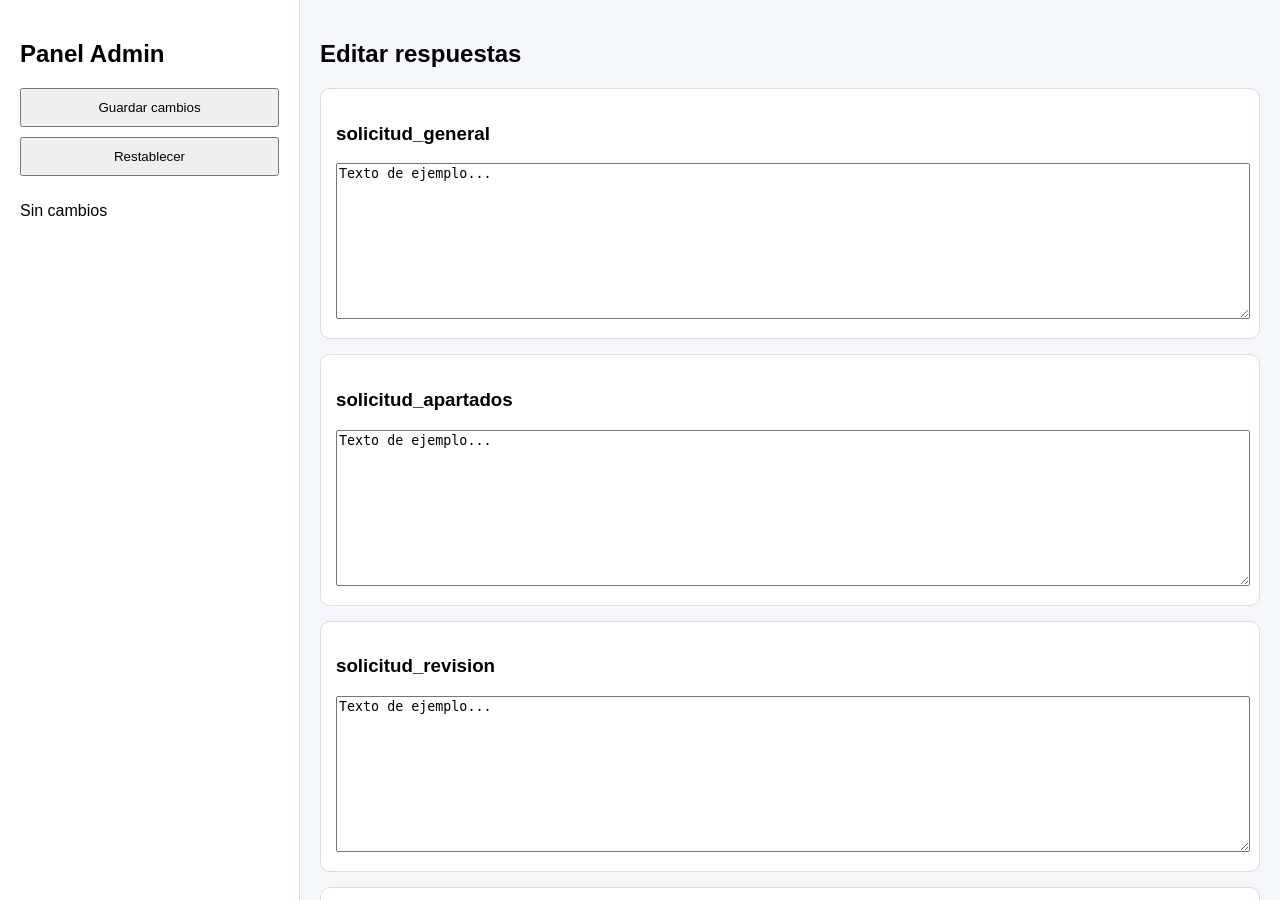
==== admin.html @ 03a7a6f4 "Versión inicial de la vista de admin (Borrador)" ====
<!doctype html>
<html lang="es">
<head>
  <meta charset="UTF-8" />
  <meta name="viewport" content="width=device-width, initial-scale=1.0"/>
  <title>Admin Chatbot</title>
  <link rel="stylesheet" href="css/admin.css">
</head>
<body>

<main class="admin-page">

  <aside class="admin-sidebar">
    <h1>Panel Admin</h1>

    <button id="saveBtn">Guardar cambios</button>
    <button id="resetBtn">Restablecer</button>

    <p id="statusText">Sin cambios</p>
  </aside>

  <section class="admin-content">
    <h2>Editar respuestas</h2>
    <div id="editorGrid"></div>
  </section>

</main>

<script src="js/admin.js"></script>
</body>
</html>
---- css/admin.css ----
body {
  margin: 0;
  font-family: Arial;
  background: #f4f7fb;
}

.admin-page {
  display: grid;
  grid-template-columns: 300px 1fr;
  height: 100vh;
}

.admin-sidebar {
  background: white;
  padding: 20px;
  border-right: 1px solid #ddd;
}

.admin-sidebar button {
  width: 100%;
  margin-bottom: 10px;
  padding: 10px;
  cursor: pointer;
}

.admin-content {
  padding: 20px;
  overflow-y: auto;
}

.editor-card {
  background: white;
  border: 1px solid #ddd;
  padding: 15px;
  margin-bottom: 15px;
  border-radius: 10px;
}

.editor-card textarea {
  width: 100%;
  min-height: 150px;
}
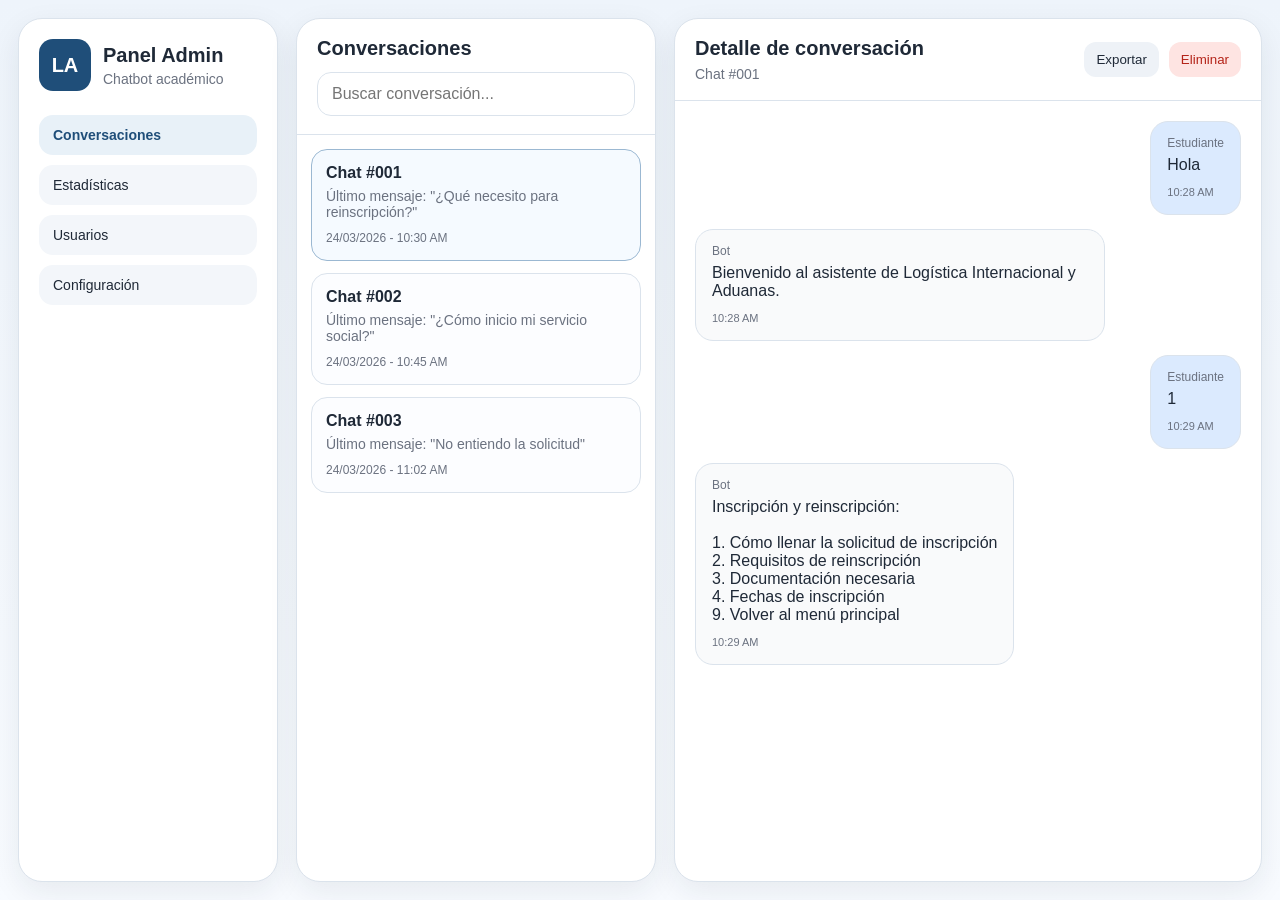
==== commit 92fe5f11: "Mejora en la vista de admin" ====
--- a/admin.html
+++ b/admin.html
@@ -1,31 +1,100 @@
 <!doctype html>
 <html lang="es">
 <head>
-  <meta charset="UTF-8" />
-  <meta name="viewport" content="width=device-width, initial-scale=1.0"/>
-  <title>Admin Chatbot</title>
+  <meta charset="UTF-8">
+  <meta name="viewport" content="width=device-width, initial-scale=1.0">
+  <title>Admin - Chatbot</title>
   <link rel="stylesheet" href="css/admin.css">
+  <link rel="icon" type="image/png" href="img/logo_chatbot.png">  
 </head>
 <body>
+  <main class="admin-layout">
 
-<main class="admin-page">
+    <aside class="admin-sidebar">
+      <div class="admin-logo">
+        <div class="admin-badge">LA</div>
+        <div>
+          <h1>Panel Admin</h1>
+          <p>Chatbot académico</p>
+        </div>
+      </div>
 
-  <aside class="admin-sidebar">
-    <h1>Panel Admin</h1>
+      <nav class="admin-nav">
+        <button class="nav-btn active">Conversaciones</button>
+        <button class="nav-btn">Estadísticas</button>
+        <button class="nav-btn">Usuarios</button>
+        <button class="nav-btn">Configuración</button>
+      </nav>
+    </aside>
 
-    <button id="saveBtn">Guardar cambios</button>
-    <button id="resetBtn">Restablecer</button>
+    <section class="conversation-list-panel">
+      <div class="panel-header">
+        <h2>Conversaciones</h2>
+        <input type="text" placeholder="Buscar conversación..." class="search-input">
+      </div>
 
-    <p id="statusText">Sin cambios</p>
-  </aside>
+      <div class="conversation-list" id="conversationList">
+        <article class="conversation-item active">
+          <h3>Chat #001</h3>
+          <p>Último mensaje: “¿Qué necesito para reinscripción?”</p>
+          <span>24/03/2026 - 10:30 AM</span>
+        </article>
 
-  <section class="admin-content">
-    <h2>Editar respuestas</h2>
-    <div id="editorGrid"></div>
-  </section>
+        <article class="conversation-item">
+          <h3>Chat #002</h3>
+          <p>Último mensaje: “¿Cómo inicio mi servicio social?”</p>
+          <span>24/03/2026 - 10:45 AM</span>
+        </article>
 
-</main>
+        <article class="conversation-item">
+          <h3>Chat #003</h3>
+          <p>Último mensaje: “No entiendo la solicitud”</p>
+          <span>24/03/2026 - 11:02 AM</span>
+        </article>
+      </div>
+    </section>
 
-<script src="js/admin.js"></script>
+    <section class="conversation-detail-panel">
+      <div class="panel-header detail-header">
+        <div>
+          <h2>Detalle de conversación</h2>
+          <p>Chat #001</p>
+        </div>
+        <div class="detail-actions">
+          <button class="action-btn">Exportar</button>
+          <button class="action-btn danger">Eliminar</button>
+        </div>
+      </div>
+
+      <div class="messages-view" id="messagesView">
+        <div class="admin-message user">
+          <span class="message-role">Estudiante</span>
+          <p>Hola</p>
+          <small>10:28 AM</small>
+        </div>
+
+        <div class="admin-message bot">
+          <span class="message-role">Bot</span>
+          <p>Bienvenido al asistente de Logística Internacional y Aduanas.</p>
+          <small>10:28 AM</small>
+        </div>
+
+        <div class="admin-message user">
+          <span class="message-role">Estudiante</span>
+          <p>1</p>
+          <small>10:29 AM</small>
+        </div>
+
+        <div class="admin-message bot">
+          <span class="message-role">Bot</span>
+          <p>Inscripción y reinscripción: ...</p>
+          <small>10:29 AM</small>
+        </div>
+      </div>
+    </section>
+
+  </main>
+
+  <script src="js/admin.js"></script>
 </body>
 </html>
--- a/css/admin.css
+++ b/css/admin.css
@@ -1,42 +1,272 @@
+:root {
+  --bg: #f4f7fb;
+  --panel: #ffffff;
+  --primary: #1f4e79;
+  --primary-soft: #e8f1f8;
+  --text: #1f2937;
+  --muted: #6b7280;
+  --border: #dbe3ec;
+  --danger: #b42318;
+  --danger-soft: #fee4e2;
+  --shadow: 0 10px 30px rgba(31, 41, 55, 0.08);
+  --radius: 18px;
+}
+
+* {
+  box-sizing: border-box;
+}
+
+html,
 body {
   margin: 0;
-  font-family: Arial;
-  background: #f4f7fb;
-}
-
-.admin-page {
+  padding: 0;
+  height: 100%;
+}
+
+body {
+  font-family: Arial, Helvetica, sans-serif;
+  background: linear-gradient(180deg, #eef4fb 0%, #f8fbff 100%);
+  color: var(--text);
+}
+
+.admin-layout {
+  height: 100vh;
   display: grid;
-  grid-template-columns: 300px 1fr;
-  height: 100vh;
+  grid-template-columns: 260px 360px 1fr;
+  gap: 18px;
+  padding: 18px;
+}
+
+.admin-sidebar,
+.conversation-list-panel,
+.conversation-detail-panel {
+  background: var(--panel);
+  border: 1px solid var(--border);
+  border-radius: 24px;
+  box-shadow: var(--shadow);
+  min-height: 0;
 }
 
 .admin-sidebar {
-  background: white;
   padding: 20px;
-  border-right: 1px solid #ddd;
-}
-
-.admin-sidebar button {
+  display: flex;
+  flex-direction: column;
+  gap: 24px;
+}
+
+.admin-logo {
+  display: flex;
+  gap: 12px;
+  align-items: center;
+}
+
+.admin-badge {
+  width: 52px;
+  height: 52px;
+  border-radius: 14px;
+  display: grid;
+  place-items: center;
+  background: var(--primary);
+  color: white;
+  font-weight: bold;
+  font-size: 20px;
+}
+
+.admin-logo h1 {
+  margin: 0;
+  font-size: 20px;
+}
+
+.admin-logo p {
+  margin: 4px 0 0;
+  color: var(--muted);
+  font-size: 14px;
+}
+
+.admin-nav {
+  display: flex;
+  flex-direction: column;
+  gap: 10px;
+}
+
+.nav-btn {
+  border: none;
+  border-radius: 14px;
+  padding: 12px 14px;
+  text-align: left;
+  background: #f3f6fa;
+  color: var(--text);
+  font-size: 14px;
+  cursor: pointer;
+}
+
+.nav-btn.active {
+  background: var(--primary-soft);
+  color: var(--primary);
+  font-weight: 700;
+}
+
+.conversation-list-panel,
+.conversation-detail-panel {
+  display: flex;
+  flex-direction: column;
+  overflow: hidden;
+}
+
+.panel-header {
+  padding: 18px 20px;
+  border-bottom: 1px solid var(--border);
+  flex-shrink: 0;
+}
+
+.panel-header h2 {
+  margin: 0;
+  font-size: 20px;
+}
+
+.search-input {
   width: 100%;
-  margin-bottom: 10px;
-  padding: 10px;
+  margin-top: 12px;
+  border: 1px solid var(--border);
+  border-radius: 14px;
+  padding: 12px 14px;
+  font: inherit;
+  outline: none;
+}
+
+.conversation-list {
+  flex: 1;
+  overflow-y: auto;
+  padding: 14px;
+  display: flex;
+  flex-direction: column;
+  gap: 12px;
+}
+
+.conversation-item {
+  border: 1px solid var(--border);
+  border-radius: 16px;
+  padding: 14px;
+  background: #fcfdff;
   cursor: pointer;
 }
 
-.admin-content {
+.conversation-item.active {
+  border-color: #9bb8d2;
+  background: #f5faff;
+}
+
+.conversation-item h3 {
+  margin: 0 0 6px;
+  font-size: 16px;
+}
+
+.conversation-item p {
+  margin: 0 0 8px;
+  color: var(--muted);
+  font-size: 14px;
+}
+
+.conversation-item span {
+  font-size: 12px;
+  color: var(--muted);
+}
+
+.detail-header {
+  display: flex;
+  justify-content: space-between;
+  align-items: center;
+  gap: 14px;
+}
+
+.detail-header p {
+  margin: 6px 0 0;
+  color: var(--muted);
+  font-size: 14px;
+}
+
+.detail-actions {
+  display: flex;
+  gap: 10px;
+}
+
+.action-btn {
+  border: none;
+  border-radius: 12px;
+  padding: 10px 12px;
+  cursor: pointer;
+  background: #eef2f7;
+  color: var(--text);
+}
+
+.action-btn.danger {
+  background: var(--danger-soft);
+  color: var(--danger);
+}
+
+.messages-view {
+  flex: 1;
+  overflow-y: auto;
   padding: 20px;
-  overflow-y: auto;
-}
-
-.editor-card {
-  background: white;
-  border: 1px solid #ddd;
-  padding: 15px;
-  margin-bottom: 15px;
-  border-radius: 10px;
-}
-
-.editor-card textarea {
-  width: 100%;
-  min-height: 150px;
+  display: flex;
+  flex-direction: column;
+  gap: 14px;
+}
+
+.admin-message {
+  max-width: 75%;
+  padding: 14px 16px;
+  border-radius: 18px;
+  border: 1px solid var(--border);
+}
+
+.admin-message.user {
+  align-self: flex-end;
+  background: #dbeafe;
+}
+
+.admin-message.bot {
+  align-self: flex-start;
+  background: #f9fafb;
+}
+
+.message-role {
+  display: block;
+  font-size: 12px;
+  color: var(--muted);
+  margin-bottom: 6px;
+}
+
+.admin-message p {
+  margin: 0 0 8px;
+  white-space: pre-wrap;
+}
+
+.admin-message small {
+  font-size: 11px;
+  color: var(--muted);
+}
+
+@media (max-width: 1100px) {
+  .admin-layout {
+    grid-template-columns: 240px 1fr;
+  }
+
+  .conversation-detail-panel {
+    grid-column: span 2;
+    height: 60vh;
+  }
+}
+
+@media (max-width: 780px) {
+  .admin-layout {
+    grid-template-columns: 1fr;
+    height: auto;
+  }
+
+  .admin-sidebar,
+  .conversation-list-panel,
+  .conversation-detail-panel {
+    min-height: 300px;
+  }
 }
